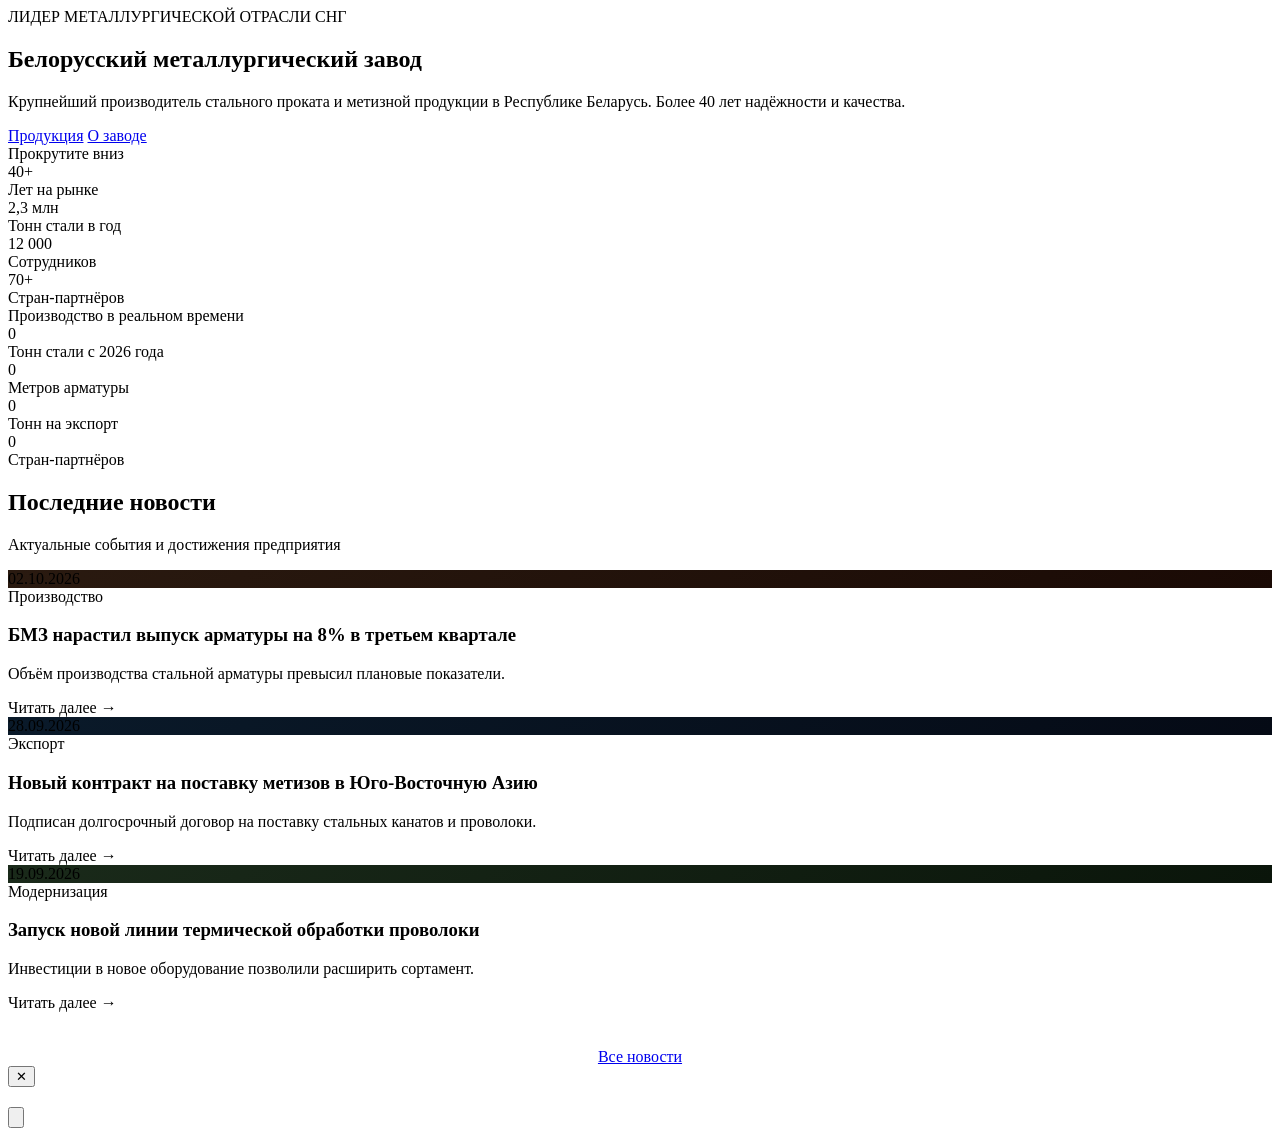
==== index.html @ 61ef8737 "Add files via upload" ====
<!DOCTYPE html>
<html lang="ru">
<head>
<meta charset="UTF-8">
<meta name="viewport" content="width=device-width, initial-scale=1.0">
<title>ОАО «БМЗ» — Белорусский металлургический завод</title>
<link rel="icon" type="image/png" href="images/bmz-logo.png">
<link rel="shortcut icon" href="images/bmz-logo.png">
<link rel="stylesheet" href="css/main.css">
<link rel="stylesheet" href="css/responsive.css">
</head>
<body data-page="home">

<div class="scroll-progress" id="scrollProgress"></div>
<div class="preloader"><div class="preloader-spinner"></div></div>

<header class="hdr" id="hdr"></header>

<section class="hero">
<div class="hero-bg"></div>
<div class="hero-ov"></div>
<div class="hero-c">
<div class="hero-tag">ЛИДЕР МЕТАЛЛУРГИЧЕСКОЙ ОТРАСЛИ СНГ</div>
<h1>Белорусский металлургический <span>завод</span></h1>
<p class="hero-desc">Крупнейший производитель стального проката и метизной продукции в Республике Беларусь. Более 40 лет надёжности и качества.</p>
<div class="hero-btns">
<a class="btn btn-p" href="catalog.html">Продукция</a>
<a class="btn btn-o" href="about.html">О заводе</a>
</div>
</div>
<div class="scroll-hint">Прокрутите вниз</div>
</section>

<section class="sec">
<div class="container">
<div class="stats reveal">
<div class="stat"><div class="stat-n">40+</div><div class="stat-l">Лет на рынке</div></div>
<div class="stat"><div class="stat-n">2,3 млн</div><div class="stat-l">Тонн стали в год</div></div>
<div class="stat"><div class="stat-n">12 000</div><div class="stat-l">Сотрудников</div></div>
<div class="stat"><div class="stat-n">70+</div><div class="stat-l">Стран-партнёров</div></div>
</div>
</div>
</section>

<section class="sec sec-alt">
<div class="container">
<div class="live-counter reveal">
<div class="counter-header">
<div class="live-dot"></div>
<span>Производство в реальном времени</span>
</div>
<div class="counter-grid">
<div class="counter-item">
<div class="counter-value" id="counterSteel">0</div>
<div class="counter-label">Тонн стали с 2026 года</div>
</div>
<div class="counter-item">
<div class="counter-value" id="counterRebar">0</div>
<div class="counter-label">Метров арматуры</div>
</div>
<div class="counter-item">
<div class="counter-value" id="counterExport">0</div>
<div class="counter-label">Тонн на экспорт</div>
</div>
<div class="counter-item">
<div class="counter-value" id="counterCountries">0</div>
<div class="counter-label">Стран-партнёров</div>
</div>
</div>
</div>
</div>
</section>

<section class="sec">
<div class="container">
<div class="sec-title reveal">
<h2>Последние <span>новости</span></h2>
<div class="line"></div>
<p>Актуальные события и достижения предприятия</p>
</div>
<div class="news-grid">
<div class="news-card reveal" onclick="openNewsModal(1)">
<div class="news-img" style="background:linear-gradient(135deg,#2a1a10,#1a0a05)"><div class="news-date">02.10.2026</div></div>
<div class="news-body"><div class="news-cat">Производство</div><h3>БМЗ нарастил выпуск арматуры на 8% в третьем квартале</h3><p>Объём производства стальной арматуры превысил плановые показатели.</p><div class="news-read">Читать далее →</div></div>
</div>
<div class="news-card reveal" onclick="openNewsModal(2)">
<div class="news-img" style="background:linear-gradient(135deg,#0a1a2a,#050a15)"><div class="news-date">28.09.2026</div></div>
<div class="news-body"><div class="news-cat">Экспорт</div><h3>Новый контракт на поставку метизов в Юго-Восточную Азию</h3><p>Подписан долгосрочный договор на поставку стальных канатов и проволоки.</p><div class="news-read">Читать далее →</div></div>
</div>
<div class="news-card reveal" onclick="openNewsModal(3)">
<div class="news-img" style="background:linear-gradient(135deg,#1a2a1a,#0a150a)"><div class="news-date">19.09.2026</div></div>
<div class="news-body"><div class="news-cat">Модернизация</div><h3>Запуск новой линии термической обработки проволоки</h3><p>Инвестиции в новое оборудование позволили расширить сортамент.</p><div class="news-read">Читать далее →</div></div>
</div>
</div>
<div style="text-align:center;margin-top:36px"><a class="btn btn-o btn-sm" href="news.html">Все новости</a></div>
</div>
</section>

<div class="news-modal" id="newsModal" onclick="if(event.target===this)closeNewsModal()">
<div class="news-modal-content">
<button class="news-modal-close" onclick="closeNewsModal()">✕</button>
<div class="news-modal-img" id="newsModalImg"></div>
<div class="news-modal-body">
<div class="news-modal-cat" id="newsModalCat"></div>
<div class="news-modal-date" id="newsModalDate"></div>
<h2 id="newsModalTitle"></h2>
<div class="text" id="newsModalText"></div>
</div>
</div>
</div>

<button class="back-top" id="backTop" onclick="scrollToTop()">
<svg viewBox="0 0 24 24" fill="none" stroke="currentColor" stroke-width="2.5"><path d="M18 15l-6-6-6 6"/></svg>
</button>

<footer class="ftr" id="footer"></footer>

<script src="js/main.js"></script>
<script src="js/search.js"></script>
</body>
</html>
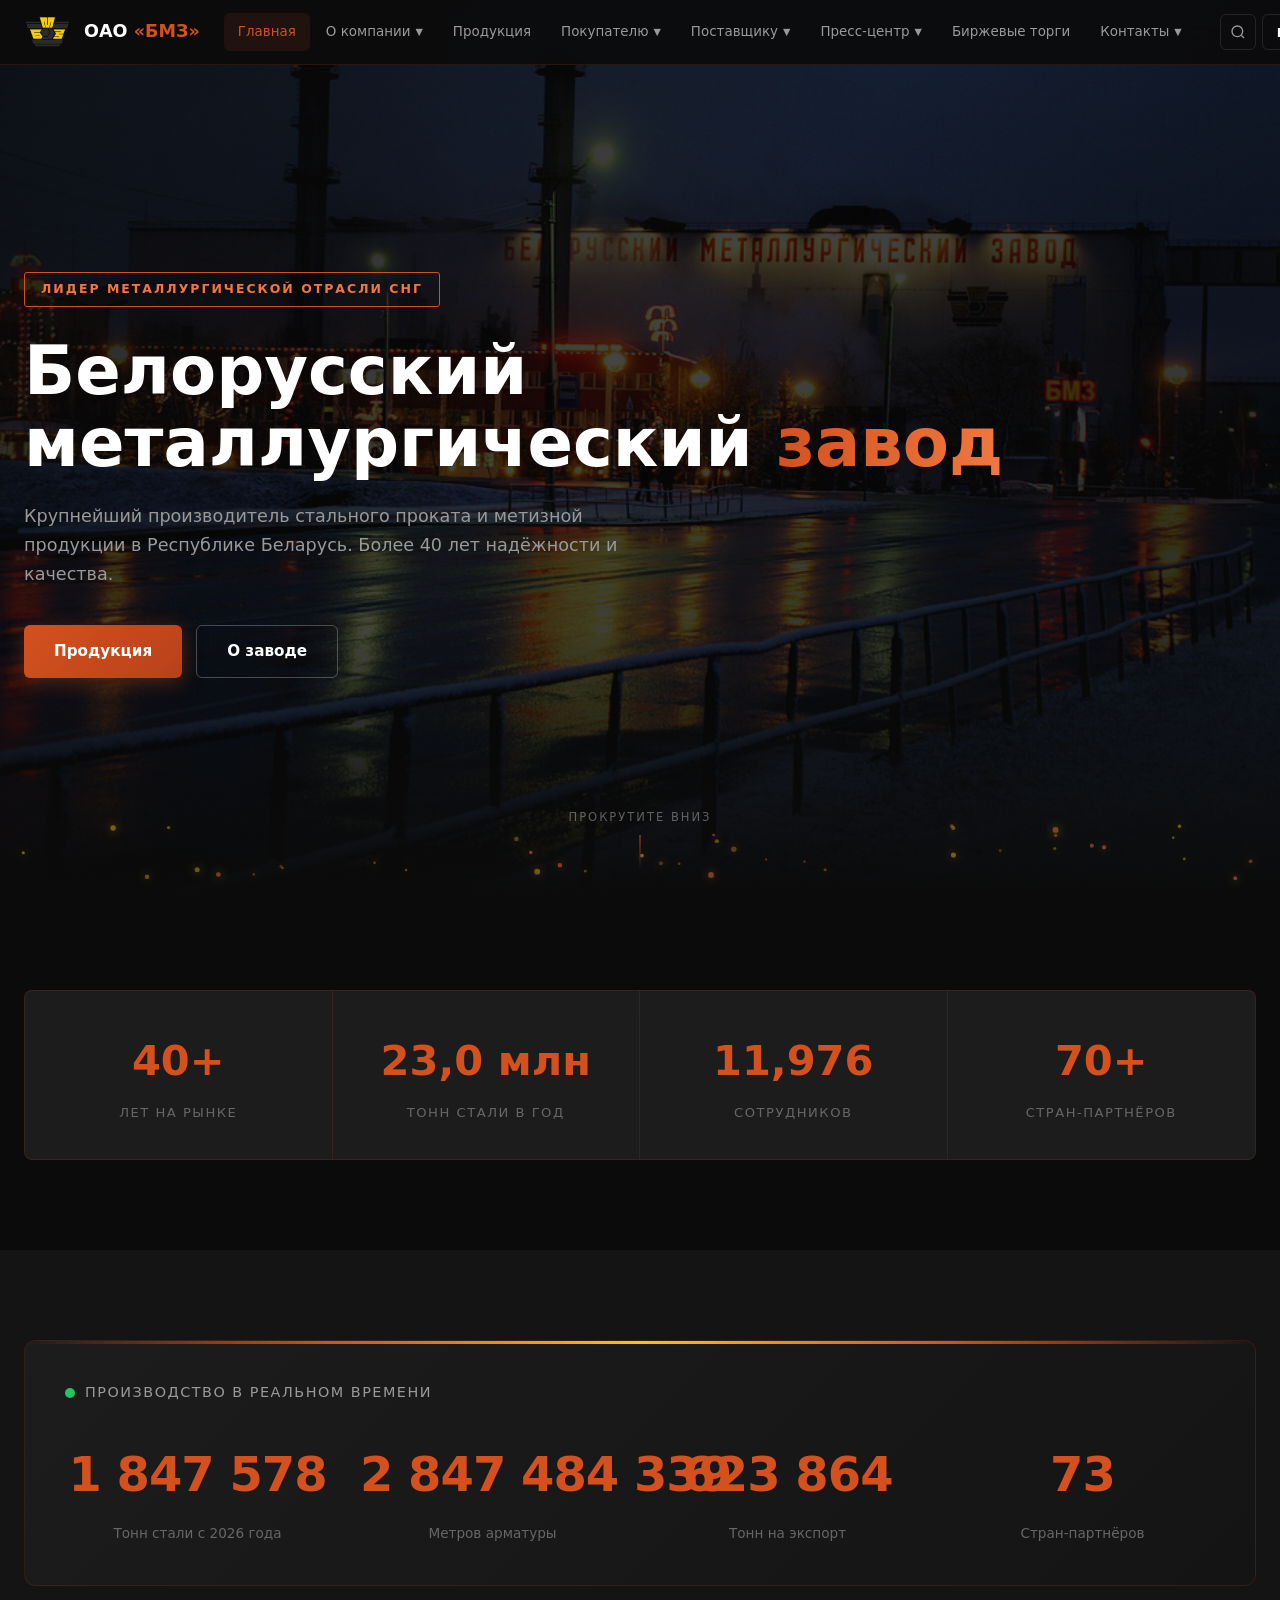
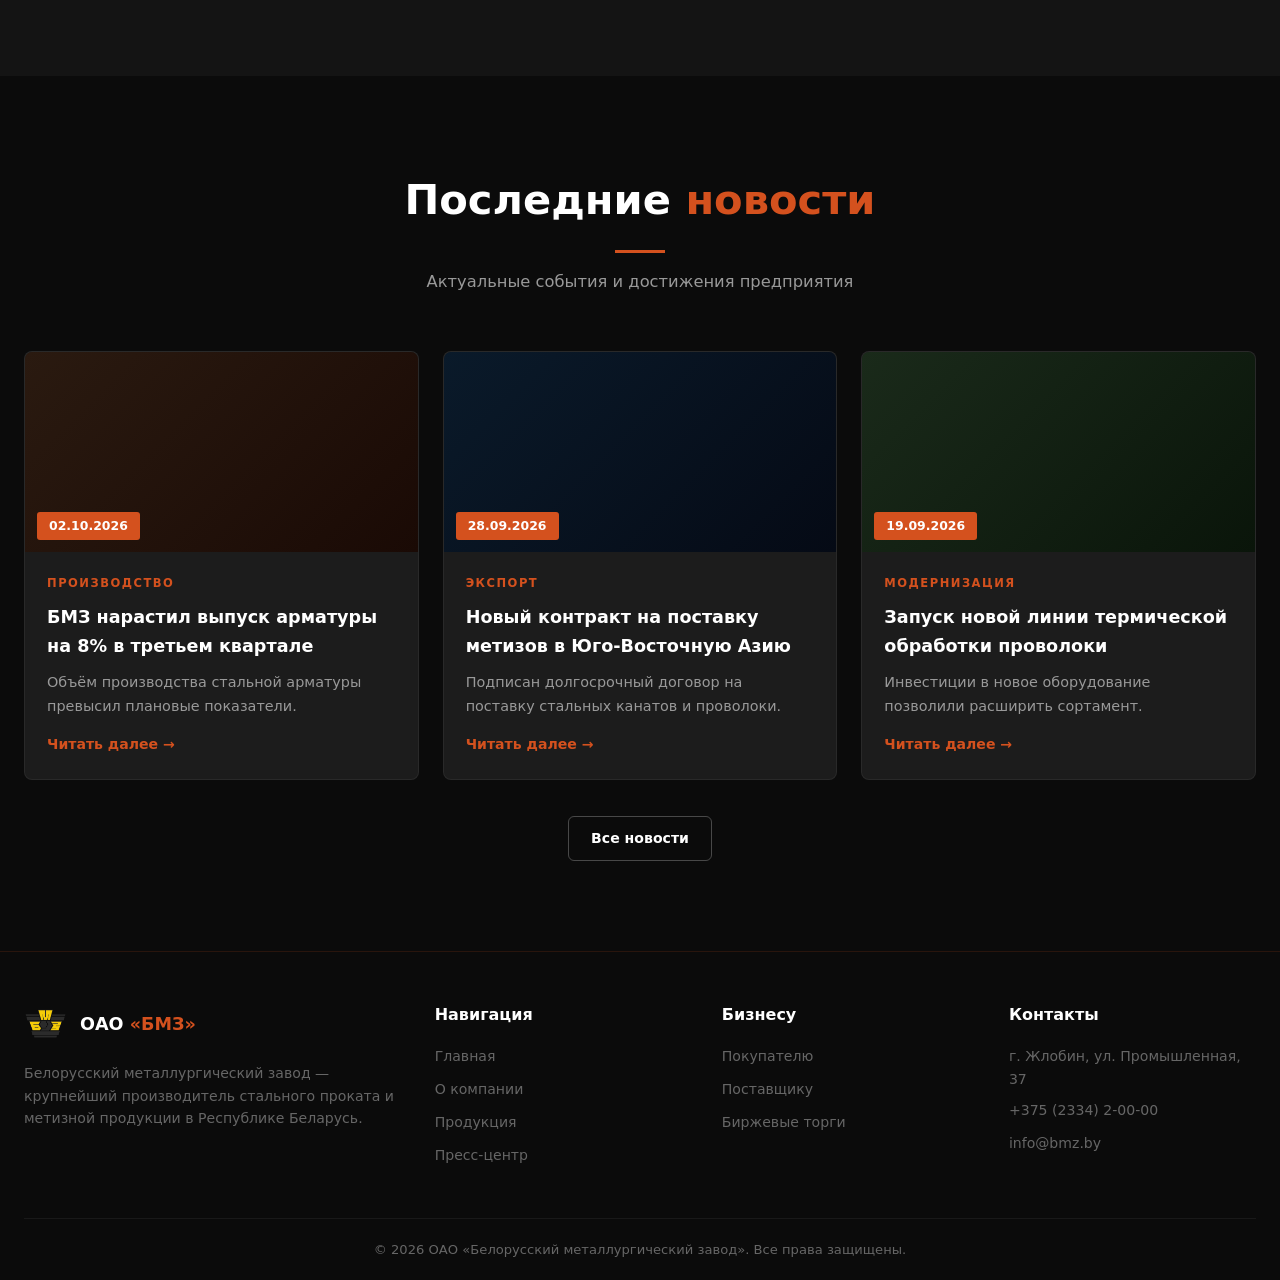
==== commit 157dd805: "Add files via upload" ====
--- a/index.html
+++ b/index.html
@@ -14,7 +14,13 @@
 <div class="scroll-progress" id="scrollProgress"></div>
 <div class="preloader"><div class="preloader-spinner"></div></div>
 
-<header class="hdr" id="hdr"></header>
+<header class="hdr" id="hdr">
+<div class="burger-menu" id="burgerMenu" onclick="toggleMobileMenu()">
+    <span></span>
+    <span></span>
+    <span></span>
+</div>
+</header>
 
 <section class="hero">
 <div class="hero-bg"></div>
--- a/css/main.css
+++ b/css/main.css
@@ -0,0 +1,472 @@
+*{margin:0;padding:0;box-sizing:border-box}
+:root{
+--pr:#d4511e;--pr-d:#b8411a;--pr-l:#f07840;--yl:#f5c518;
+--bg:#0b0b0b;--bg2:#141414;--bg3:#1c1c1c;--bg4:#252525;--bg5:#2e2e2e;
+--tx:#d8d8d8;--tx2:#999;--tx3:#666;--tx4:#444;
+--wh:#fff;--brd:rgba(212,81,30,.15);--brd2:rgba(255,255,255,.06);
+--rad:6px;--rad2:10px;--max:1360px;
+--shadow:0 12px 40px rgba(0,0,0,.5);--shadow-sm:0 4px 12px rgba(0,0,0,.3);
+}
+html{scroll-behavior:smooth}
+body{font-family:'Segoe UI',system-ui,-apple-system,sans-serif;background:var(--bg);color:var(--tx);line-height:1.65;overflow-x:hidden}
+a{color:inherit;text-decoration:none}
+img{max-width:100%;display:block}
+ul{list-style:none}
+.container{max-width:var(--max);margin:0 auto;padding:0 24px}
+
+/* PRELOADER */
+.preloader{position:fixed;inset:0;background:var(--bg);z-index:9999;display:flex;align-items:center;justify-content:center;transition:opacity .5s,visibility .5s}
+.preloader.hidden{opacity:0;visibility:hidden}
+.preloader-spinner{width:50px;height:50px;border:3px solid var(--brd);border-top-color:var(--pr);border-radius:50%;animation:spin 1s linear infinite}
+@keyframes spin{to{transform:rotate(360deg)}}
+
+/* HEADER */
+.hdr{position:fixed;top:0;left:0;right:0;z-index:1000;background:rgba(11,11,11,.92);backdrop-filter:blur(18px);-webkit-backdrop-filter:blur(18px);border-bottom:1px solid var(--brd);transition:background .3s,border-color .3s}
+.hdr.solid{background:rgba(11,11,11,.98);border-bottom-color:rgba(212,81,30,.25)}
+.hdr-in{display:flex;align-items:center;justify-content:space-between;height:64px;max-width:var(--max);margin:0 auto;padding:0 24px;gap:16px}
+.logo{display:flex;align-items:center;gap:12px;font-weight:700;font-size:1.15rem;color:var(--wh);cursor:pointer;flex-shrink:0}
+.logo-svg{width:48px;height:48px;object-fit:contain}
+.logo-text{font-weight:700;font-size:1.1rem;color:var(--wh)}
+.logo-text em{font-style:normal;color:var(--pr)}
+
+/* NAV */
+.nav-bar{flex:1;display:flex;align-items:center;gap:2px;padding:0 8px;position:relative}
+.nav-item{position:relative}
+.nav-link{padding:8px 14px;font-size:.84rem;font-weight:500;color:var(--tx2);border-radius:var(--rad);transition:all .2s;white-space:nowrap;display:flex;align-items:center;gap:5px;cursor:pointer}
+.nav-link:hover,.nav-link.active{color:var(--wh);background:rgba(255,255,255,.05)}
+.nav-link.active{color:var(--pr);background:rgba(212,81,30,.1)}
+.nav-link .arrow{font-size:.6rem;transition:transform .2s}
+.nav-item:hover .arrow{transform:rotate(180deg)}
+.nav-dropdown{position:absolute;top:calc(100% + 8px);left:0;min-width:280px;background:var(--bg3);border:1px solid var(--brd);border-radius:8px;box-shadow:var(--shadow);opacity:0;visibility:hidden;transform:translateY(-8px);transition:all .2s;z-index:100;overflow:hidden}
+.nav-item:hover .nav-dropdown{opacity:1;visibility:visible;transform:translateY(0)}
+.nav-dropdown a{display:block;padding:12px 18px;color:var(--tx);font-size:.88rem;border-bottom:1px solid var(--brd2);transition:all .15s}
+.nav-dropdown a:hover{background:rgba(212,81,30,.1);color:var(--pr);padding-left:22px}
+.nav-dropdown a:last-child{border-bottom:none}
+
+/* HEADER ACTIONS */
+.hdr-acts{display:flex;align-items:center;gap:6px;flex-shrink:0}
+.hdr-btn{height:36px;border:1px solid rgba(255,255,255,.1);background:transparent;border-radius:var(--rad);color:var(--tx2);cursor:pointer;display:flex;align-items:center;justify-content:center;transition:all .2s;font-family:inherit}
+.hdr-btn:hover{border-color:var(--pr);color:var(--pr)}
+.hdr-btn svg{width:16px;height:16px}
+.search-btn{width:36px;padding:0}
+.lang-sw{font-size:.78rem;font-weight:700;letter-spacing:.5px;padding:0 14px;gap:4px}
+.lang-sw .cur{color:var(--wh)}.lang-sw .alt{color:var(--tx3)}
+
+/* SEARCH */
+.search-dropdown{position:absolute;top:calc(100% + 8px);right:0;width:360px;max-width:90vw;background:var(--bg3);border:1px solid var(--brd);border-radius:8px;box-shadow:var(--shadow);display:none;z-index:1001;overflow:hidden}
+.search-dropdown.open{display:block}
+.search-dropdown-header{padding:14px 18px 10px;font-size:.72rem;color:var(--tx3);text-transform:uppercase;letter-spacing:1.5px;font-weight:600;border-bottom:1px solid var(--brd2)}
+.search-inline-wrap{padding:0 14px 12px;display:flex}
+.search-inline-wrap input{flex:1;height:36px;padding:0 14px;background:var(--bg);border:1px solid rgba(255,255,255,.1);border-right:none;border-radius:var(--rad) 0 0 var(--rad);color:var(--wh);font-size:.88rem;outline:none;font-family:inherit}
+.search-inline-wrap input::placeholder{color:var(--tx3)}
+.search-inline-wrap input:focus{border-color:var(--pr)}
+.search-inline-wrap button{height:36px;width:36px;background:var(--pr);border:1px solid var(--pr);border-radius:0 var(--rad) var(--rad) 0;color:var(--wh);cursor:pointer;display:flex;align-items:center;justify-content:center;flex-shrink:0}
+.search-results{max-height:320px;overflow-y:auto}
+.search-results a{display:block;padding:12px 18px;color:var(--tx);transition:background .15s;border-bottom:1px solid var(--brd2)}
+.search-results a:hover{background:rgba(212,81,30,.08);color:var(--pr)}
+.search-results .sr-page{font-size:.7rem;color:var(--tx3);text-transform:uppercase;letter-spacing:1px;margin-bottom:2px}
+.search-results .sr-title{font-weight:600;color:var(--wh);font-size:.9rem}
+.search-empty{padding:28px 18px;color:var(--tx3);text-align:center}
+.search-wrap{position:relative}
+
+/* HERO */
+.hero{position:relative;min-height:100vh;display:flex;align-items:center;overflow:hidden}
+.hero-bg{position:absolute;inset:0;background:url('../images/bmz.png') center/cover no-repeat;filter:brightness(.5) contrast(1.1) saturate(1.05);transform:scale(1.05);animation:heroZoom 25s ease-in-out infinite alternate}
+@keyframes heroZoom{from{transform:scale(1.05)}to{transform:scale(1.12)}}
+.hero-ov{position:absolute;inset:0;background:linear-gradient(135deg,rgba(11,11,11,.85) 0%,rgba(11,11,11,.5) 45%,rgba(11,11,11,.75) 100%)}
+.hero-ov::after{content:'';position:absolute;inset:0;background:linear-gradient(to top,var(--bg) 0%,transparent 30%)}
+.hero-c{position:relative;z-index:2;max-width:var(--max);margin:0 auto;padding:130px 24px 80px;width:100%}
+.hero-tag{display:inline-block;padding:6px 16px;border:1px solid var(--pr);border-radius:3px;color:var(--pr-l);font-size:.78rem;letter-spacing:2px;text-transform:uppercase;font-weight:600;margin-bottom:28px}
+.hero h1{font-size:clamp(2.2rem,5.5vw,4.2rem);font-weight:800;color:var(--wh);line-height:1.08;margin-bottom:22px}
+.hero h1 span{background:linear-gradient(90deg,var(--pr),var(--pr-l));-webkit-background-clip:text;-webkit-text-fill-color:transparent;background-clip:text}
+.hero-desc{font-size:1.1rem;color:var(--tx2);max-width:620px;margin-bottom:36px}
+.hero-btns{display:flex;gap:14px;flex-wrap:wrap}
+.scroll-hint{position:absolute;bottom:30px;left:50%;transform:translateX(-50%);z-index:3;color:rgba(255,255,255,.35);font-size:.72rem;letter-spacing:2px;text-transform:uppercase;display:flex;flex-direction:column;align-items:center;gap:8px}
+.scroll-hint::after{content:'';width:1px;height:35px;background:linear-gradient(to bottom,var(--pr),transparent);animation:scrollP 2s ease-in-out infinite}
+@keyframes scrollP{0%,100%{opacity:.3;transform:scaleY(.5)}50%{opacity:1;transform:scaleY(1)}}
+
+/* PAGE HERO */
+.page-hero{position:relative;padding:140px 0 60px;background:linear-gradient(135deg,var(--bg2),var(--bg));border-bottom:1px solid var(--brd)}
+.page-hero::before{content:'';position:absolute;inset:0;background:radial-gradient(circle at 20% 50%,rgba(212,81,30,.15),transparent 50%)}
+.page-hero-inner{position:relative;z-index:1;max-width:var(--max);margin:0 auto;padding:0 24px}
+.breadcrumbs{display:flex;align-items:center;gap:8px;font-size:.85rem;color:var(--tx3);margin-bottom:16px;flex-wrap:wrap}
+.breadcrumbs a{color:var(--tx2);transition:color .2s}
+.breadcrumbs a:hover{color:var(--pr)}
+.breadcrumbs .sep{color:var(--tx3)}
+.breadcrumbs .current{color:var(--pr)}
+.page-hero h1{font-size:clamp(1.8rem,4vw,3rem);font-weight:800;color:var(--wh);margin-bottom:12px}
+.page-hero h1 span{color:var(--pr)}
+.page-hero p{color:var(--tx2);font-size:1.05rem;max-width:720px}
+
+/* BUTTONS */
+.btn{display:inline-flex;align-items:center;gap:8px;padding:13px 30px;border-radius:var(--rad);font-weight:600;font-size:.95rem;cursor:pointer;transition:all .25s;border:none}
+.btn-p{background:linear-gradient(135deg,var(--pr),var(--pr-d));color:var(--wh);box-shadow:0 4px 20px rgba(212,81,30,.35)}
+.btn-p:hover{transform:translateY(-2px);box-shadow:0 8px 28px rgba(212,81,30,.5)}
+.btn-o{background:transparent;color:var(--wh);border:1.5px solid rgba(255,255,255,.25)}
+.btn-o:hover{border-color:var(--pr);color:var(--pr)}
+.btn-sm{padding:10px 22px;font-size:.88rem}
+.btn-yl{background:var(--yl);color:#1a1a1a}
+.btn-yl:hover{background:#ffe033;transform:translateY(-2px)}
+
+/* SECTIONS */
+.sec{padding:90px 0}.sec-alt{background:var(--bg2)}
+.sec-title{text-align:center;margin-bottom:55px}
+.sec-title h2{font-size:clamp(1.8rem,3.5vw,2.6rem);font-weight:700;color:var(--wh);margin-bottom:12px}
+.sec-title h2 span{color:var(--pr)}
+.sec-title .line{width:50px;height:3px;background:var(--pr);margin:16px auto}
+.sec-title p{color:var(--tx2);max-width:640px;margin:0 auto;font-size:1.02rem}
+
+/* STATS */
+.stats{display:grid;grid-template-columns:repeat(4,1fr);border:1px solid var(--brd);border-radius:8px;overflow:hidden;background:var(--bg3)}
+.stat{padding:36px 24px;text-align:center;border-right:1px solid var(--brd)}
+.stat:last-child{border-right:none}
+.stat-n{font-size:2.6rem;font-weight:800;color:var(--pr);margin-bottom:6px}
+.stat-l{font-size:.82rem;color:var(--tx3);text-transform:uppercase;letter-spacing:1.5px}
+
+/* LIVE COUNTER */
+.live-counter{background:linear-gradient(135deg,var(--bg3),var(--bg2));border:1px solid var(--brd);border-radius:12px;padding:40px;position:relative;overflow:hidden}
+.live-counter::before{content:'';position:absolute;top:0;left:0;right:0;height:3px;background:linear-gradient(90deg,transparent,var(--pr),var(--yl),var(--pr),transparent);animation:liveLine 3s linear infinite}
+@keyframes liveLine{0%{transform:translateX(-100%)}100%{transform:translateX(100%)}}
+.counter-header{display:flex;align-items:center;gap:10px;margin-bottom:30px;color:var(--tx2);font-size:.9rem;text-transform:uppercase;letter-spacing:1.5px}
+.live-dot{width:10px;height:10px;background:#22c55e;border-radius:50%;animation:pulse 2s ease-in-out infinite}
+@keyframes pulse{0%,100%{box-shadow:0 0 0 0 rgba(34,197,94,0.7)}50%{box-shadow:0 0 0 10px rgba(34,197,94,0)}}
+.counter-grid{display:grid;grid-template-columns:repeat(auto-fit,minmax(200px,1fr));gap:30px}
+.counter-item{text-align:center}
+.counter-value{font-size:3rem;font-weight:800;color:var(--pr);letter-spacing:-1px;font-variant-numeric:tabular-nums}
+.counter-label{color:var(--tx3);font-size:.85rem;margin-top:8px}
+
+/* NEWS */
+.news-grid{display:grid;grid-template-columns:repeat(3,1fr);gap:24px}
+.news-card{background:var(--bg3);border:1px solid var(--brd2);border-radius:8px;overflow:hidden;transition:all .3s;cursor:pointer;position:relative}
+.news-card:hover{border-color:var(--pr);transform:translateY(-4px);box-shadow:var(--shadow-sm)}
+.news-img{height:200px;position:relative;overflow:hidden}
+.news-date{position:absolute;bottom:12px;left:12px;background:var(--pr);color:var(--wh);padding:4px 12px;border-radius:3px;font-size:.78rem;font-weight:600}
+.news-body{padding:22px}
+.news-cat{font-size:.72rem;color:var(--pr);text-transform:uppercase;letter-spacing:1.5px;font-weight:600;margin-bottom:10px}
+.news-body h3{font-size:1.1rem;color:var(--wh);margin-bottom:10px}
+.news-body p{font-size:.9rem;color:var(--tx2)}
+.news-read{display:inline-flex;align-items:center;gap:6px;margin-top:14px;color:var(--pr);font-size:.88rem;font-weight:600}
+
+/* NEWS MODAL */
+.news-modal{position:fixed;inset:0;z-index:2000;background:rgba(0,0,0,.85);backdrop-filter:blur(8px);display:none;align-items:center;justify-content:center;padding:20px;overflow-y:auto}
+.news-modal.open{display:flex}
+.news-modal-content{background:var(--bg3);border:1px solid var(--brd);border-radius:10px;max-width:720px;width:100%;max-height:90vh;overflow-y:auto;position:relative;animation:modalIn .3s}
+@keyframes modalIn{from{opacity:0;transform:translateY(20px)}to{opacity:1;transform:translateY(0)}}
+.news-modal-close{position:absolute;top:16px;right:16px;width:36px;height:36px;background:rgba(0,0,0,.5);border:1px solid rgba(255,255,255,.1);border-radius:50%;color:var(--wh);cursor:pointer;display:flex;align-items:center;justify-content:center;font-size:1.2rem;z-index:2}
+.news-modal-close:hover{background:var(--pr)}
+.news-modal-img{width:100%;height:280px;border-radius:10px 10px 0 0}
+.news-modal-body{padding:32px}
+.news-modal-cat{font-size:.75rem;color:var(--pr);text-transform:uppercase;letter-spacing:2px;font-weight:600;margin-bottom:12px}
+.news-modal-date{font-size:.85rem;color:var(--tx3);margin-bottom:16px}
+.news-modal-body h2{font-size:1.6rem;color:var(--wh);margin-bottom:20px}
+.news-modal-body .text{color:var(--tx);font-size:1rem;line-height:1.8}
+.news-modal-body .text p{margin-bottom:14px}
+
+/* ABOUT */
+.about-hero{height:360px;background:linear-gradient(135deg,var(--bg3),var(--bg));border-radius:10px;display:flex;align-items:center;justify-content:center;position:relative;overflow:hidden;border:1px solid var(--brd);margin-bottom:50px}
+.about-hero::before{content:'';position:absolute;inset:0;background:radial-gradient(circle at 30% 50%,rgba(212,81,30,.2),transparent 60%)}
+.about-hero .big{font-size:8rem;font-weight:900;background:linear-gradient(135deg,var(--pr),var(--pr-l));-webkit-background-clip:text;-webkit-text-fill-color:transparent;background-clip:text;position:relative;z-index:1}
+.about-hero .sub{position:relative;z-index:1;color:var(--wh);font-size:1.3rem;margin-top:10px;letter-spacing:2px;text-transform:uppercase}
+.about-hero-inner{display:flex;flex-direction:column;align-items:center}
+.about-cols{display:grid;grid-template-columns:1fr 1fr;gap:50px;margin-bottom:50px}
+.about-cols h3{font-size:1.5rem;color:var(--wh);margin-bottom:16px}
+.about-cols p{color:var(--tx2);margin-bottom:14px}
+.feat-grid{display:grid;grid-template-columns:repeat(auto-fit,minmax(250px,1fr));gap:20px;margin-top:40px}
+.feat{padding:28px 22px;background:var(--bg3);border-radius:var(--rad);border-left:3px solid var(--pr);transition:transform .3s}
+.feat:hover{transform:translateX(5px)}
+.feat h4{color:var(--wh);margin-bottom:8px}
+.feat p{color:var(--tx2);font-size:.9rem;margin:0}
+.feat-ico{width:36px;height:36px;color:var(--pr);margin-bottom:14px}
+.feat-ico svg{width:100%;height:100%}
+
+/* PRODUCTS */
+.prod-grid{display:grid;grid-template-columns:repeat(auto-fit,minmax(280px,1fr));gap:24px}
+.prod-card{background:var(--bg3);border:1px solid var(--brd2);border-radius:8px;overflow:hidden;transition:all .3s;position:relative}
+.prod-card:hover{border-color:var(--pr);transform:translateY(-5px)}
+.prod-img{height:180px;background:var(--bg4)}
+.prod-img svg{width:100%;height:100%}
+.prod-card-body{padding:24px}
+.prod-card h3{font-size:1.2rem;color:var(--wh);margin-bottom:10px}
+.prod-card p{color:var(--tx2);font-size:.92rem;margin-bottom:14px}
+.prod-card ul li{padding:6px 0 6px 18px;color:var(--tx2);font-size:.88rem;border-bottom:1px solid var(--brd2);position:relative}
+.prod-card ul li::before{content:'';position:absolute;left:0;top:14px;width:7px;height:2px;background:var(--pr)}
+
+/* CATALOG FILTERS */
+.catalog-filters{display:flex;gap:8px;margin-bottom:30px;flex-wrap:wrap;justify-content:center}
+.catalog-filter{padding:10px 22px;border:1px solid rgba(255,255,255,.1);border-radius:var(--rad);color:var(--tx2);cursor:pointer;font-size:.88rem;transition:all .2s;background:transparent;font-family:inherit;font-weight:500}
+.catalog-filter.active,.catalog-filter:hover{border-color:var(--pr);color:var(--pr);background:rgba(212,81,30,.08)}
+.prod-card.hidden{display:none}
+.prod-card.fade-in{animation:fadeIn .4s ease}
+@keyframes fadeIn{from{opacity:0;transform:scale(.95)}to{opacity:1;transform:scale(1)}}
+
+/* INFO BLOCKS */
+.info-blocks{display:grid;grid-template-columns:repeat(auto-fit,minmax(320px,1fr));gap:24px}
+.info-block{background:var(--bg3);border:1px solid var(--brd2);border-radius:8px;padding:32px 28px;transition:all .3s;position:relative}
+.info-block:hover{border-color:var(--pr);transform:translateY(-3px)}
+.info-block h3{color:var(--wh);font-size:1.2rem;margin-bottom:16px;padding-bottom:12px;border-bottom:1px solid var(--brd)}
+.info-block p,.info-block li{color:var(--tx2);font-size:.93rem;margin-bottom:10px}
+.info-block ul li{padding-left:16px;position:relative}
+.info-block ul li::before{content:'—';position:absolute;left:0;color:var(--pr)}
+
+/* PRESS */
+.press-tabs{display:flex;gap:8px;margin-bottom:30px;flex-wrap:wrap;justify-content:center}
+.press-tab{padding:10px 22px;border:1px solid rgba(255,255,255,.1);border-radius:var(--rad);color:var(--tx2);cursor:pointer;font-size:.88rem;transition:all .2s;background:transparent;font-family:inherit;font-weight:500}
+.press-tab.active,.press-tab:hover{border-color:var(--pr);color:var(--pr);background:rgba(212,81,30,.08)}
+.press-list{display:flex;flex-direction:column;gap:16px}
+.press-item{display:flex;gap:24px;padding:24px;background:var(--bg3);border-radius:8px;border:1px solid var(--brd2);transition:all .3s;cursor:pointer}
+.press-item:hover{border-color:var(--pr)}
+.press-item-date{flex-shrink:0;width:70px;text-align:center}
+.press-item-date .day{font-size:2rem;font-weight:800;color:var(--pr);line-height:1}
+.press-item-date .mon{font-size:.78rem;color:var(--tx3);text-transform:uppercase;letter-spacing:1px}
+.press-item h4{color:var(--wh);font-size:1.05rem;margin-bottom:8px}
+.press-item p{color:var(--tx2);font-size:.9rem}
+.press-item .item-type{font-size:.72rem;color:var(--pr);text-transform:uppercase;letter-spacing:1px;font-weight:600;margin-bottom:6px}
+
+/* GALLERY */
+.gallery-grid{display:grid;grid-template-columns:repeat(auto-fit,minmax(220px,1fr));gap:16px;margin-top:20px}
+.gallery-item{height:200px;border-radius:8px;overflow:hidden;position:relative;cursor:pointer;border:1px solid var(--brd2);transition:all .3s}
+.gallery-item:hover{transform:scale(1.03);border-color:var(--pr)}
+.gallery-item-label{position:absolute;bottom:0;left:0;right:0;padding:10px 14px;background:linear-gradient(to top,rgba(0,0,0,.8),transparent);color:var(--wh);font-size:.85rem}
+
+/* NEWSPAPER */
+.newspaper-grid{display:grid;grid-template-columns:repeat(auto-fit,minmax(280px,1fr));gap:24px;margin-top:20px}
+.newspaper-card{background:var(--bg3);border:1px solid var(--brd2);border-radius:8px;overflow:hidden;transition:all .3s;cursor:pointer}
+.newspaper-card:hover{border-color:var(--pr);transform:translateY(-4px)}
+.newspaper-cover{height:260px;display:flex;align-items:center;justify-content:center}
+.newspaper-cover-text{color:var(--yl);font-size:1.4rem;font-weight:800;text-align:center;padding:20px}
+.newspaper-cover-text small{display:block;color:var(--tx2);font-size:.75rem;font-weight:400;margin-top:8px;letter-spacing:2px;text-transform:uppercase}
+.newspaper-body{padding:20px}
+.newspaper-body h4{color:var(--wh);font-size:1.05rem;margin-bottom:8px}
+.newspaper-body p{color:var(--tx2);font-size:.88rem}
+
+/* CAREER */
+.vac-grid{display:grid;grid-template-columns:repeat(auto-fit,minmax(320px,1fr));gap:20px}
+.vac{background:var(--bg3);padding:28px;border-radius:8px;border:1px solid var(--brd2);transition:all .3s}
+.vac:hover{border-color:var(--pr);transform:translateY(-3px)}
+.vac-tag{display:inline-block;padding:3px 10px;background:rgba(212,81,30,.12);color:var(--pr-l);border-radius:3px;font-size:.72rem;letter-spacing:1px;text-transform:uppercase;font-weight:600;margin-bottom:14px}
+.vac h4{color:var(--wh);font-size:1.15rem;margin-bottom:10px}
+.vac-meta{display:flex;gap:16px;color:var(--tx3);font-size:.85rem;margin-bottom:12px;flex-wrap:wrap}
+.vac p{color:var(--tx2);font-size:.9rem;margin-bottom:16px}
+
+/* TIMELINE */
+.tl{position:relative;max-width:800px;margin:0 auto}
+.tl::before{content:'';position:absolute;left:50%;top:0;bottom:0;width:2px;background:linear-gradient(to bottom,var(--pr),transparent);transform:translateX(-50%)}
+.tl-item{position:relative;width:50%;padding:16px 36px;margin-bottom:24px}
+.tl-item:nth-child(odd){left:0;text-align:right}
+.tl-item:nth-child(even){left:50%}
+.tl-item::before{content:'';position:absolute;top:24px;width:12px;height:12px;background:var(--pr);border-radius:50%;border:3px solid var(--bg);box-shadow:0 0 12px var(--pr)}
+.tl-item:nth-child(odd)::before{right:-6px}
+.tl-item:nth-child(even)::before{left:-6px}
+.tl-yr{font-size:1.6rem;font-weight:700;color:var(--pr);margin-bottom:6px}
+.tl-box{background:var(--bg3);padding:18px;border-radius:var(--rad);border-left:3px solid var(--pr)}
+.tl-item:nth-child(odd) .tl-box{border-left:none;border-right:3px solid var(--pr)}
+.tl-box h4{color:var(--wh);margin-bottom:6px}
+.tl-box p{color:var(--tx2);font-size:.9rem}
+
+/* CONTACTS */
+.contact-grid{display:grid;grid-template-columns:1fr 1fr;gap:40px}
+.map-wrap{border-radius:8px;overflow:hidden;border:1px solid var(--brd);height:420px;background:var(--bg3)}
+#map{width:100%;height:100%}
+.route-btn{display:inline-flex;align-items:center;gap:8px;margin-top:16px;padding:12px 24px;background:var(--yl);color:#1a1a1a;border:none;border-radius:var(--rad);font-weight:700;font-size:.95rem;cursor:pointer;transition:all .2s}
+.route-btn:hover{background:#ffe033;transform:translateY(-2px)}
+.route-btn svg{width:18px;height:18px}
+.route-btn:disabled{opacity:.5;cursor:not-allowed;transform:none}
+.route-status{margin-top:12px;padding:12px 16px;border-radius:var(--rad);font-size:.9rem;display:none}
+.route-status.show{display:block}
+.route-status.info{background:rgba(59,130,246,.1);border:1px solid rgba(59,130,246,.3);color:#93c5fd}
+.route-status.error{background:rgba(239,68,68,.1);border:1px solid rgba(239,68,68,.3);color:#fca5a5}
+.route-status.success{background:rgba(34,197,94,.1);border:1px solid rgba(34,197,94,.3);color:#86efac}
+.c-info{display:flex;flex-direction:column;gap:20px}
+.c-item{display:flex;gap:16px;padding:18px 0;border-bottom:1px solid var(--brd2)}
+.c-ico{width:42px;height:42px;background:rgba(212,81,30,.12);border-radius:var(--rad);display:flex;align-items:center;justify-content:center;flex-shrink:0;color:var(--pr)}
+.c-ico svg{width:18px;height:18px}
+.c-item h4{color:var(--wh);font-size:.95rem;margin-bottom:4px}
+.c-item p,.c-item a{color:var(--tx2);font-size:.9rem}
+.c-item a:hover{color:var(--pr)}
+.c-form{background:var(--bg3);padding:32px;border-radius:8px;border:1px solid var(--brd2)}
+.c-form h3{color:var(--wh);margin-bottom:22px;font-size:1.3rem}
+.fg{margin-bottom:16px}
+.fg label{display:block;color:var(--tx2);font-size:.85rem;margin-bottom:6px}
+.fg input,.fg textarea,.fg select{width:100%;padding:11px 14px;background:var(--bg);border:1px solid rgba(255,255,255,.08);border-radius:var(--rad);color:var(--wh);font-family:inherit;font-size:.92rem;transition:border .2s}
+.fg input:focus,.fg textarea:focus,.fg select:focus{outline:none;border-color:var(--pr)}
+.fg textarea{resize:vertical;min-height:100px}
+.form-success{padding:16px;background:rgba(34,197,94,.1);border:1px solid rgba(34,197,94,.3);border-radius:var(--rad);color:#86efac;text-align:center;margin-top:16px;display:none}
+.form-success.show{display:block}
+
+/* FOOTER */
+.ftr{background:var(--bg);border-top:1px solid var(--brd);padding:50px 0 20px}
+.ftr-grid{display:grid;grid-template-columns:1.5fr 1fr 1fr 1fr;gap:40px;margin-bottom:40px}
+.ftr-brand{display:flex;align-items:center;gap:12px;margin-bottom:16px;cursor:pointer}
+.ftr-brand img{width:44px;height:44px;object-fit:contain}
+.ftr-brand-name{font-weight:700;font-size:1.1rem;color:var(--wh)}
+.ftr-brand-name em{font-style:normal;color:var(--pr)}
+.ftr-desc{color:var(--tx3);font-size:.88rem;line-height:1.6}
+.ftr-col h4{color:var(--wh);margin-bottom:16px;font-size:1rem}
+.ftr-col a{color:var(--tx3);font-size:.88rem;display:block;margin-bottom:10px;transition:color .2s}
+.ftr-col a:hover{color:var(--pr)}
+.ftr-col p{color:var(--tx3);font-size:.88rem;margin-bottom:8px}
+.ftr-bot{text-align:center;padding-top:20px;border-top:1px solid var(--brd2);color:var(--tx3);font-size:.82rem}
+
+/* SCROLL PROGRESS */
+.scroll-progress{position:fixed;top:0;left:0;height:3px;background:linear-gradient(90deg,var(--pr),var(--pr-l),var(--yl));z-index:1001;width:0%;transition:width 0.1s}
+
+/* SPARKS CANVAS */
+.hero canvas{position:absolute;inset:0;z-index:1;pointer-events:none;opacity:0.6}
+
+/* GLOW EFFECT */
+.prod-card::before,.news-card::before,.info-block::before{content:'';position:absolute;top:0;left:0;right:0;bottom:0;background:radial-gradient(circle at var(--mouse-x,50%) var(--mouse-y,50%),rgba(212,81,30,0.15),transparent 50%);opacity:0;transition:opacity 0.3s;pointer-events:none;z-index:1}
+.prod-card:hover::before,.news-card:hover::before,.info-block:hover::before{opacity:1}
+.prod-card > *,.news-card > *,.info-block > *{position:relative;z-index:2}
+
+/* PRODUCTION CYCLE */
+.production-cycle{display:flex;align-items:center;justify-content:center;gap:0;margin:40px 0;flex-wrap:wrap}
+.cycle-step{background:var(--bg3);border:2px solid var(--brd2);border-radius:12px;padding:24px 20px;text-align:center;cursor:pointer;transition:all .3s;min-width:140px;position:relative}
+.cycle-step:hover,.cycle-step.active{border-color:var(--pr);background:rgba(212,81,30,.08);transform:translateY(-5px)}
+.cycle-step .step-num{font-size:.75rem;color:var(--pr);font-weight:700;letter-spacing:1px;margin-bottom:8px}
+.cycle-step .step-icon{width:48px;height:48px;margin:0 auto 10px;color:var(--pr)}
+.cycle-step .step-icon svg{width:100%;height:100%}
+.cycle-step h4{color:var(--wh);font-size:.95rem}
+.cycle-line{width:40px;height:2px;background:var(--brd);flex-shrink:0}
+.cycle-detail{background:var(--bg3);border:1px solid var(--brd);border-radius:10px;padding:32px;margin-top:30px;transition:all .3s}
+.cycle-detail h3{color:var(--pr);font-size:1.3rem;margin-bottom:12px}
+.cycle-detail p{color:var(--tx2);font-size:1rem;line-height:1.7}
+
+/* PLANT MAP */
+.plant-map{position:relative;border-radius:12px;overflow:hidden;border:1px solid var(--brd);margin:30px 0}
+.plant-svg{width:100%;height:auto;display:block}
+.plant-object{cursor:pointer;transition:all .3s}
+.plant-object:hover{filter:brightness(1.3);stroke-width:3}
+.plant-tooltip{position:absolute;background:var(--bg3);border:1px solid var(--pr);border-radius:6px;padding:12px 16px;color:var(--wh);font-size:.9rem;pointer-events:none;opacity:0;transition:opacity .2s;z-index:10;max-width:250px}
+.plant-tooltip.show{opacity:1}
+.plant-tooltip strong{color:var(--pr);display:block;margin-bottom:4px}
+
+/* WORLD MAP */
+.world-map{position:relative;border-radius:12px;overflow:hidden;border:1px solid var(--brd);margin:30px 0}
+.map-svg{width:100%;height:auto;display:block}
+.map-dot,.map-dot-home{cursor:pointer;transition:all .3s;animation:mapPulse 2s ease-in-out infinite}
+.map-dot:hover,.map-dot-home:hover{r:10;filter:drop-shadow(0 0 8px var(--pr))}
+.map-dot-home{animation:mapPulseHome 2s ease-in-out infinite}
+@keyframes mapPulse{0%,100%{opacity:0.7}50%{opacity:1}}
+@keyframes mapPulseHome{0%,100%{opacity:1;filter:drop-shadow(0 0 4px var(--yl))}50%{opacity:0.8;filter:drop-shadow(0 0 12px var(--yl))}}
+.map-tooltip{position:absolute;background:var(--bg3);border:1px solid var(--pr);border-radius:6px;padding:8px 14px;color:var(--wh);font-size:.85rem;pointer-events:none;opacity:0;transition:opacity .2s;z-index:10;white-space:nowrap}
+.map-tooltip.show{opacity:1}
+.map-stats{display:grid;grid-template-columns:repeat(3,1fr);gap:20px;margin-top:30px}
+.map-stat{text-align:center;padding:20px;background:var(--bg3);border:1px solid var(--brd2);border-radius:8px}
+.map-stat-n{font-size:2rem;font-weight:800;color:var(--pr)}
+.map-stat-l{color:var(--tx3);font-size:.85rem;text-transform:uppercase;letter-spacing:1px;margin-top:4px}
+
+/* AWARDS CAROUSEL */
+.awards-carousel{position:relative;overflow:hidden;margin:30px 0;padding:20px 0}
+.carousel-track{display:flex;gap:24px;transition:transform 0.5s ease;padding:0 10px}
+.award-card{min-width:300px;max-width:300px;background:var(--bg3);border:1px solid var(--brd2);border-radius:12px;padding:32px 24px;text-align:center;transition:all .3s;flex-shrink:0}
+.award-card:hover{border-color:var(--pr);transform:translateY(-5px);box-shadow:0 8px 24px rgba(212,81,30,0.15)}
+.award-icon{width:64px;height:64px;margin:0 auto 20px;display:flex;align-items:center;justify-content:center}
+.award-icon svg{width:100%;height:100%}
+.award-card h4{color:var(--wh);font-size:1.1rem;margin-bottom:12px;font-weight:700}
+.award-card p{color:var(--tx2);font-size:.9rem;line-height:1.6}
+.carousel-controls{display:flex;justify-content:center;gap:16px;margin-top:32px}
+.carousel-btn{width:48px;height:48px;background:var(--bg3);border:1px solid var(--brd);border-radius:50%;color:var(--wh);cursor:pointer;transition:all .2s;display:flex;align-items:center;justify-content:center}
+.carousel-btn:hover{background:var(--pr);border-color:var(--pr);transform:scale(1.1)}
+.carousel-btn svg{width:20px;height:20px}
+
+@media(max-width:768px){
+.award-card{min-width:260px;max-width:260px;padding:24px 20px}
+}
+@media(max-width:480px){
+.award-card{min-width:240px;max-width:240px}
+}
+
+/* BACK TO TOP */
+.back-top{position:fixed;bottom:30px;right:30px;width:46px;height:46px;background:var(--pr);border-radius:50%;display:flex;align-items:center;justify-content:center;cursor:pointer;opacity:0;visibility:hidden;transition:all .3s;z-index:999;border:none;color:var(--wh);box-shadow:0 4px 15px rgba(212,81,30,.4)}
+.back-top.visible{opacity:1;visibility:visible}
+.back-top:hover{transform:translateY(-3px);background:var(--pr-l)}
+.back-top svg{width:20px;height:20px}
+
+/* PAGE ANIMATION */
+.page{animation:fadeUp .4s ease}
+@keyframes fadeUp{from{opacity:0;transform:translateY(15px)}to{opacity:1;transform:translateY(0)}}
+
+/* SCROLL REVEAL */
+.reveal{opacity:0;transform:translateY(30px);transition:opacity .6s ease,transform .6s ease}
+.reveal.visible{opacity:1;transform:translateY(0)}
+
+/* LEAFLET */
+.leaflet-container{background:#1a1a1a}
+.leaflet-control-zoom a{background:var(--bg3)!important;color:var(--wh)!important;border-color:var(--brd)!important}
+.leaflet-control-zoom a:hover{background:var(--bg4)!important}
+.leaflet-routing-container{background:var(--bg3)!important;color:var(--tx)!important;border:1px solid var(--brd)!important;border-radius:8px!important;max-height:200px;overflow-y:auto!important;font-family:inherit!important}
+
+/* RESPONSIVE */
+@media(max-width:1024px){
+.nav-link{padding:6px 10px;font-size:.8rem}
+.stats{grid-template-columns:repeat(2,1fr)}
+.stat{border-bottom:1px solid var(--brd)}
+.stat:nth-child(2){border-right:none}
+.news-grid{grid-template-columns:1fr 1fr}
+.about-cols{grid-template-columns:1fr}
+.contact-grid{grid-template-columns:1fr}
+.ftr-grid{grid-template-columns:1fr 1fr}
+.tl::before{left:16px}
+.tl-item{width:100%!important;left:0!important;padding-left:44px!important;text-align:left!important}
+.tl-item::before{left:10px!important;right:auto!important}
+.tl-item:nth-child(odd) .tl-box{border-right:none;border-left:3px solid var(--pr)}
+}
+@media(max-width:768px){
+.counter-value{font-size:2rem}
+.live-counter{padding:24px}
+.production-cycle{flex-direction:column;gap:10px}
+.cycle-line{width:2px;height:30px}
+.map-stats{grid-template-columns:1fr}
+.award-card{min-width:260px}
+.plant-svg{font-size:10px}
+}
+@media(max-width:640px){
+.hdr-in{height:56px;padding:0 14px;gap:10px}
+.logo-text{font-size:.95rem}
+.logo-svg{width:40px;height:40px}
+.nav-link{padding:5px 8px;font-size:.76rem}
+.search-dropdown{width:calc(100vw - 28px);right:-14px}
+.hero-c{padding:100px 16px 60px}
+.hero h1{font-size:2rem}
+.hero-desc{font-size:1rem}
+.stats{grid-template-columns:1fr 1fr}
+.stat-n{font-size:2rem}
+.news-grid,.prod-grid,.info-blocks,.vac-grid,.gallery-grid,.newspaper-grid{grid-template-columns:1fr}
+.ftr-grid{grid-template-columns:1fr}
+.sec{padding:60px 0}
+.press-item{flex-direction:column;gap:12px}
+.about-hero{height:250px}
+.about-hero .big{font-size:5rem}
+.hero-btns{flex-direction:column}
+.hero-btns .btn{justify-content:center}
+.lang-sw{padding:0 10px;font-size:.72rem}
+.hdr-btn{height:32px;width:32px}
+.news-modal-img{height:200px}
+.news-modal-body{padding:22px}
+.news-modal-body h2{font-size:1.3rem}
+.map-wrap{height:320px}
+.nav-dropdown{position:fixed;top:56px;left:0;right:0;min-width:100%;border-radius:0}
+.page-hero{padding:110px 0 40px}
+.back-top{bottom:20px;right:20px;width:40px;height:40px}
+.map-stats{grid-template-columns:1fr}
+.counter-grid{grid-template-columns:1fr 1fr}
+}
+@media(max-width:380px){.stat{padding:20px 12px}.stat-n{font-size:1.6rem}.stat-l{font-size:.7rem}}
+/* Бургер-меню (скрыто на десктопе) */
+.burger-menu{
+    display:none;
+    flex-direction:column;
+    gap:5px;
+    cursor:pointer;
+    padding:8px;
+    z-index:1001;
+}
+.burger-menu span{
+    width:24px;
+    height:2px;
+    background:var(--wh);
+    transition:.3s;
+}
+.burger-menu.active span:nth-child(1){transform:rotate(45deg) translate(5px,5px)}
+.burger-menu.active span:nth-child(2){opacity:0}
+.burger-menu.active span:nth-child(3){transform:rotate(-45deg) translate(5px,-5px)}
--- a/css/responsive.css
+++ b/css/responsive.css
@@ -0,0 +1,242 @@
+/* ===== МОБИЛЬНАЯ АДАПТИВНОСТЬ ===== */
+
+/* Планшеты (до 1024px) */
+@media(max-width:1024px){
+    .nav-link{padding:6px 10px;font-size:.8rem}
+    .stats{grid-template-columns:repeat(2,1fr)}
+    .stat{border-bottom:1px solid var(--brd)}
+    .stat:nth-child(2){border-right:none}
+    .news-grid{grid-template-columns:1fr 1fr}
+    .about-cols{grid-template-columns:1fr}
+    .contact-grid{grid-template-columns:1fr}
+    .ftr-grid{grid-template-columns:1fr 1fr}
+    .tl::before{left:16px}
+    .tl-item{width:100%!important;left:0!important;padding-left:44px!important;text-align:left!important}
+    .tl-item::before{left:10px!important;right:auto!important}
+    .tl-item:nth-child(odd) .tl-box{border-right:none;border-left:3px solid var(--pr)}
+    .counter-grid{grid-template-columns:repeat(2,1fr)}
+    .counter-value{font-size:2.2rem}
+    .prod-grid{grid-template-columns:repeat(2,1fr)}
+    .info-blocks{grid-template-columns:1fr 1fr}
+    .map-stats{grid-template-columns:repeat(3,1fr)}
+    .award-card{min-width:260px;max-width:260px}
+}
+
+/* Большие телефоны (до 768px) */
+@media(max-width:768px){
+    .hdr-in{height:56px;padding:0 12px;gap:8px}
+    .logo-text{font-size:.9rem}
+    .logo-svg{width:38px;height:38px}
+    
+    /* Навигация сворачивается */
+    .nav-bar{display:none}
+    .nav-bar.mobile-open{
+        display:flex;
+        flex-direction:column;
+        position:fixed;
+        top:56px;
+        left:0;
+        right:0;
+        bottom:0;
+        background:rgba(11,11,11,.98);
+        z-index:999;
+        padding:20px;
+        overflow-y:auto;
+    }
+    .nav-bar.mobile-open .nav-item{width:100%}
+    .nav-bar.mobile-open .nav-link{
+        padding:16px 20px;
+        font-size:1rem;
+        border-bottom:1px solid var(--brd2);
+    }
+    .nav-bar.mobile-open .nav-dropdown{
+        position:static;
+        opacity:1;
+        visibility:visible;
+        transform:none;
+        box-shadow:none;
+        border:none;
+        background:var(--bg2);
+        margin-top:8px;
+    }
+    .nav-bar.mobile-open .nav-dropdown a{
+        padding:12px 20px 12px 40px;
+    }
+    
+    /* Бургер-меню */
+    .burger-menu{
+        display:flex;
+        flex-direction:column;
+        gap:5px;
+        cursor:pointer;
+        padding:8px;
+        z-index:1001;
+    }
+    .burger-menu span{
+        width:24px;
+        height:2px;
+        background:var(--wh);
+        transition:.3s;
+    }
+    .burger-menu.active span:nth-child(1){transform:rotate(45deg) translate(5px,5px)}
+    .burger-menu.active span:nth-child(2){opacity:0}
+    .burger-menu.active span:nth-child(3){transform:rotate(-45deg) translate(5px,-5px)}
+    
+    .hero-c{padding:80px 16px 40px}
+    .hero h1{font-size:1.8rem}
+    .hero-desc{font-size:.95rem}
+    .hero-btns{flex-direction:column}
+    .hero-btns .btn{justify-content:center}
+    
+    .sec{padding:50px 0}
+    .sec-title h2{font-size:1.6rem}
+    .sec-title p{font-size:.9rem}
+    
+    .stats{grid-template-columns:1fr 1fr}
+    .stat{padding:20px 16px}
+    .stat-n{font-size:1.8rem}
+    .stat-l{font-size:.75rem}
+    
+    .counter-grid{grid-template-columns:1fr 1fr}
+    .counter-value{font-size:1.8rem}
+    .counter-label{font-size:.75rem}
+    .live-counter{padding:24px 16px}
+    
+    .news-grid{grid-template-columns:1fr}
+    .prod-grid{grid-template-columns:1fr}
+    .info-blocks{grid-template-columns:1fr}
+    .vac-grid{grid-template-columns:1fr}
+    .gallery-grid{grid-template-columns:1fr 1fr}
+    .newspaper-grid{grid-template-columns:1fr}
+    
+    .ftr-grid{grid-template-columns:1fr}
+    .ftr-col{margin-bottom:20px}
+    
+    .production-cycle{flex-direction:column;gap:10px}
+    .cycle-line{width:2px;height:30px}
+    .cycle-step{min-width:100%;max-width:100%}
+    
+    .map-stats{grid-template-columns:1fr}
+    .map-stat{padding:16px}
+    
+    .press-item{flex-direction:column;gap:12px}
+    .press-item-date{width:auto;text-align:left}
+    
+    .contact-grid{grid-template-columns:1fr}
+    .map-wrap{height:300px}
+    .c-form{padding:20px}
+    
+    .about-hero{height:250px}
+    .about-hero .big{font-size:5rem}
+    
+    .news-modal-body{padding:20px}
+    .news-modal-body h2{font-size:1.3rem}
+    .news-modal-img{height:200px}
+    
+    .back-top{bottom:20px;right:20px;width:40px;height:40px}
+    
+    .page-hero{padding:90px 0 30px}
+    .page-hero h1{font-size:1.6rem}
+    .page-hero p{font-size:.9rem}
+    
+    .catalog-filters{flex-wrap:wrap}
+    .catalog-filter{padding:8px 16px;font-size:.8rem}
+}
+
+/* Средние телефоны (до 480px) */
+@media(max-width:480px){
+    .hdr-in{height:52px;padding:0 10px}
+    .logo-text{font-size:.85rem}
+    .logo-svg{width:34px;height:34px}
+    
+    .hero h1{font-size:1.5rem}
+    .hero-desc{font-size:.9rem}
+    
+    .stat-n{font-size:1.5rem}
+    .stat-l{font-size:.7rem}
+    
+    .counter-value{font-size:1.5rem}
+    .counter-label{font-size:.7rem}
+    
+    .sec-title h2{font-size:1.4rem}
+    
+    .award-card{min-width:240px;max-width:240px;padding:24px 16px}
+    .award-icon{width:48px;height:48px}
+    .award-card h4{font-size:1rem}
+    .award-card p{font-size:.85rem}
+    
+    .gallery-grid{grid-template-columns:1fr}
+    
+    .cycle-step{padding:16px 12px}
+    .cycle-step .step-icon{width:40px;height:40px}
+    .cycle-step h4{font-size:.85rem}
+    
+    .map-wrap{height:250px}
+    
+    .c-form{padding:16px}
+    .fg input,.fg textarea,.fg select{padding:10px 12px;font-size:.85rem}
+    
+    .news-card{border-radius:6px}
+    .news-img{height:160px}
+    .news-body{padding:16px}
+    .news-body h3{font-size:1rem}
+    
+    .prod-card{border-radius:6px}
+    .prod-img{height:150px}
+    .prod-card-body{padding:16px}
+    
+    .info-block{padding:20px 16px}
+    .info-block h3{font-size:1.1rem}
+    
+    .vac{padding:20px 16px}
+    .vac h4{font-size:1.05rem}
+    
+    .tl-box{padding:14px}
+    .tl-yr{font-size:1.3rem}
+    
+    .search-dropdown{width:calc(100vw - 20px);right:-10px}
+    .search-inline-wrap input{font-size:.85rem}
+}
+
+/* Маленькие телефоны (до 360px) */
+@media(max-width:360px){
+    .hero h1{font-size:1.3rem}
+    .hero-desc{font-size:.85rem}
+    
+    .stat-n{font-size:1.3rem}
+    .stat{padding:16px 12px}
+    
+    .counter-value{font-size:1.3rem}
+    .counter-grid{grid-template-columns:1fr}
+    
+    .sec-title h2{font-size:1.2rem}
+    
+    .award-card{min-width:220px;max-width:220px}
+    
+    .cycle-step .step-icon{width:36px;height:36px}
+    
+    .nav-bar.mobile-open .nav-link{font-size:.9rem;padding:14px 16px}
+}
+
+/* Очень маленькие экраны (до 320px) */
+@media(max-width:320px){
+    .hero h1{font-size:1.2rem}
+    .stat-n{font-size:1.2rem}
+    .counter-value{font-size:1.2rem}
+    .sec-title h2{font-size:1.1rem}
+}
+
+/* Горизонтальная ориентация телефона */
+@media(max-height:500px) and (orientation:landscape){
+    .hero{min-height:auto;padding:60px 0}
+    .hero-c{padding:60px 16px 30px}
+    .nav-bar.mobile-open{max-height:80vh}
+}
+
+/* Тач-устройства */
+@media(hover:none){
+    .nav-link:hover{background:transparent}
+    .nav-link:active{background:rgba(212,81,30,.1)}
+    .btn:active{transform:scale(.95)}
+    .prod-card:active,.news-card:active{transform:scale(.98)}
+}
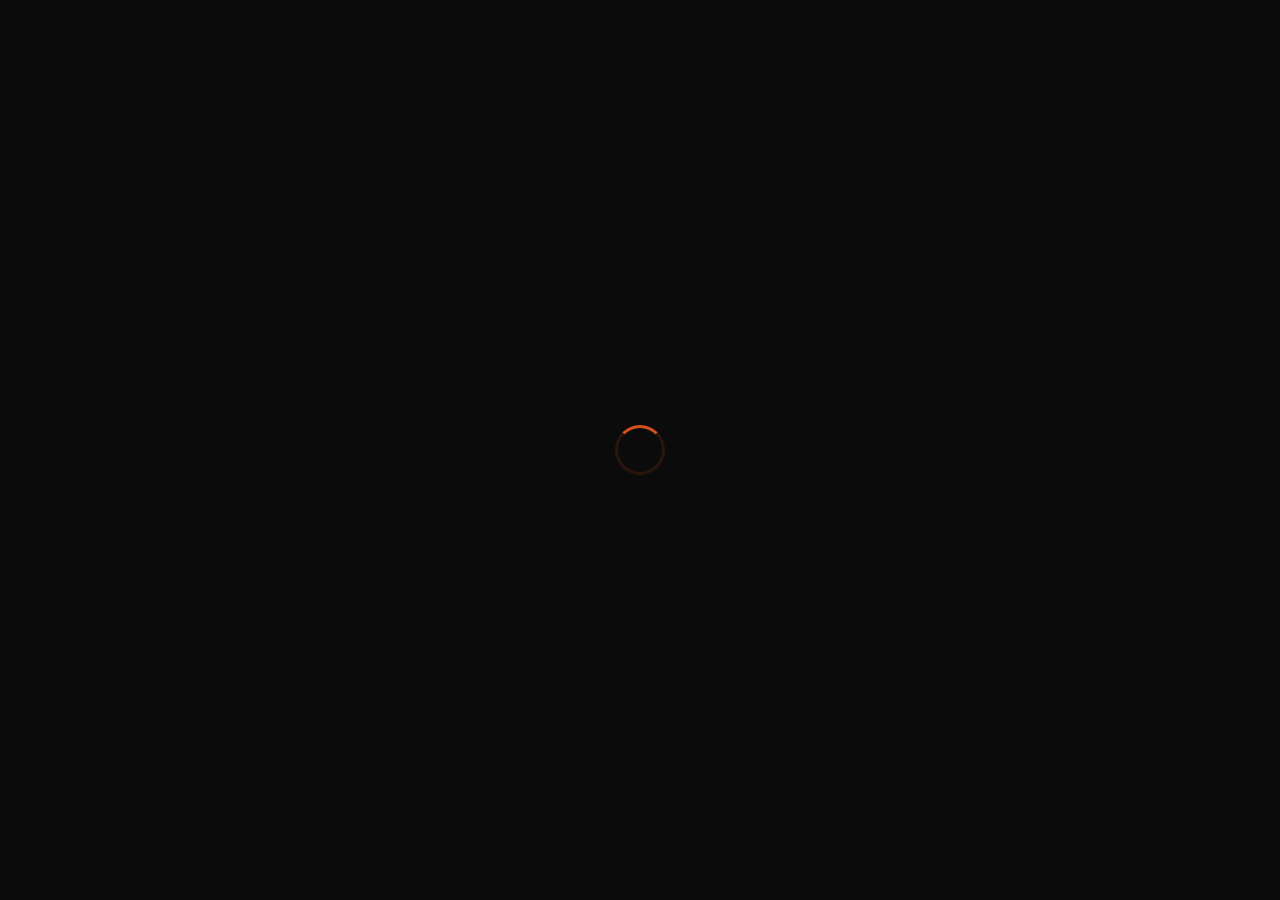
==== commit 1c41d07e: "Add files via upload" ====
--- a/index.html
+++ b/index.html
@@ -14,93 +14,9 @@
 <div class="scroll-progress" id="scrollProgress"></div>
 <div class="preloader"><div class="preloader-spinner"></div></div>
 
-<header class="hdr" id="hdr">
-<div class="burger-menu" id="burgerMenu" onclick="toggleMobileMenu()">
-    <span></span>
-    <span></span>
-    <span></span>
-</div>
-</header>
+<header class="hdr" id="hdr"></header>
 
-<section class="hero">
-<div class="hero-bg"></div>
-<div class="hero-ov"></div>
-<div class="hero-c">
-<div class="hero-tag">ЛИДЕР МЕТАЛЛУРГИЧЕСКОЙ ОТРАСЛИ СНГ</div>
-<h1>Белорусский металлургический <span>завод</span></h1>
-<p class="hero-desc">Крупнейший производитель стального проката и метизной продукции в Республике Беларусь. Более 40 лет надёжности и качества.</p>
-<div class="hero-btns">
-<a class="btn btn-p" href="catalog.html">Продукция</a>
-<a class="btn btn-o" href="about.html">О заводе</a>
-</div>
-</div>
-<div class="scroll-hint">Прокрутите вниз</div>
-</section>
-
-<section class="sec">
-<div class="container">
-<div class="stats reveal">
-<div class="stat"><div class="stat-n">40+</div><div class="stat-l">Лет на рынке</div></div>
-<div class="stat"><div class="stat-n">2,3 млн</div><div class="stat-l">Тонн стали в год</div></div>
-<div class="stat"><div class="stat-n">12 000</div><div class="stat-l">Сотрудников</div></div>
-<div class="stat"><div class="stat-n">70+</div><div class="stat-l">Стран-партнёров</div></div>
-</div>
-</div>
-</section>
-
-<section class="sec sec-alt">
-<div class="container">
-<div class="live-counter reveal">
-<div class="counter-header">
-<div class="live-dot"></div>
-<span>Производство в реальном времени</span>
-</div>
-<div class="counter-grid">
-<div class="counter-item">
-<div class="counter-value" id="counterSteel">0</div>
-<div class="counter-label">Тонн стали с 2026 года</div>
-</div>
-<div class="counter-item">
-<div class="counter-value" id="counterRebar">0</div>
-<div class="counter-label">Метров арматуры</div>
-</div>
-<div class="counter-item">
-<div class="counter-value" id="counterExport">0</div>
-<div class="counter-label">Тонн на экспорт</div>
-</div>
-<div class="counter-item">
-<div class="counter-value" id="counterCountries">0</div>
-<div class="counter-label">Стран-партнёров</div>
-</div>
-</div>
-</div>
-</div>
-</section>
-
-<section class="sec">
-<div class="container">
-<div class="sec-title reveal">
-<h2>Последние <span>новости</span></h2>
-<div class="line"></div>
-<p>Актуальные события и достижения предприятия</p>
-</div>
-<div class="news-grid">
-<div class="news-card reveal" onclick="openNewsModal(1)">
-<div class="news-img" style="background:linear-gradient(135deg,#2a1a10,#1a0a05)"><div class="news-date">02.10.2026</div></div>
-<div class="news-body"><div class="news-cat">Производство</div><h3>БМЗ нарастил выпуск арматуры на 8% в третьем квартале</h3><p>Объём производства стальной арматуры превысил плановые показатели.</p><div class="news-read">Читать далее →</div></div>
-</div>
-<div class="news-card reveal" onclick="openNewsModal(2)">
-<div class="news-img" style="background:linear-gradient(135deg,#0a1a2a,#050a15)"><div class="news-date">28.09.2026</div></div>
-<div class="news-body"><div class="news-cat">Экспорт</div><h3>Новый контракт на поставку метизов в Юго-Восточную Азию</h3><p>Подписан долгосрочный договор на поставку стальных канатов и проволоки.</p><div class="news-read">Читать далее →</div></div>
-</div>
-<div class="news-card reveal" onclick="openNewsModal(3)">
-<div class="news-img" style="background:linear-gradient(135deg,#1a2a1a,#0a150a)"><div class="news-date">19.09.2026</div></div>
-<div class="news-body"><div class="news-cat">Модернизация</div><h3>Запуск новой линии термической обработки проволоки</h3><p>Инвестиции в новое оборудование позволили расширить сортамент.</p><div class="news-read">Читать далее →</div></div>
-</div>
-</div>
-<div style="text-align:center;margin-top:36px"><a class="btn btn-o btn-sm" href="news.html">Все новости</a></div>
-</div>
-</section>
+<main id="app"></main>
 
 <div class="news-modal" id="newsModal" onclick="if(event.target===this)closeNewsModal()">
 <div class="news-modal-content">
--- a/css/main.css
+++ b/css/main.css
@@ -21,8 +21,7 @@
 @keyframes spin{to{transform:rotate(360deg)}}
 
 /* HEADER */
-.hdr{position:fixed;top:0;left:0;right:0;z-index:1000;background:rgba(11,11,11,.92);backdrop-filter:blur(18px);-webkit-backdrop-filter:blur(18px);border-bottom:1px solid var(--brd);transition:background .3s,border-color .3s}
-.hdr.solid{background:rgba(11,11,11,.98);border-bottom-color:rgba(212,81,30,.25)}
+.hdr{position:fixed;top:0;left:0;right:0;z-index:1000;background:rgba(11,11,11,.98);border-bottom:2px solid var(--pr);backdrop-filter:blur(10px)}
 .hdr-in{display:flex;align-items:center;justify-content:space-between;height:64px;max-width:var(--max);margin:0 auto;padding:0 24px;gap:16px}
 .logo{display:flex;align-items:center;gap:12px;font-weight:700;font-size:1.15rem;color:var(--wh);cursor:pointer;flex-shrink:0}
 .logo-svg{width:48px;height:48px;object-fit:contain}
@@ -42,6 +41,13 @@
 .nav-dropdown a{display:block;padding:12px 18px;color:var(--tx);font-size:.88rem;border-bottom:1px solid var(--brd2);transition:all .15s}
 .nav-dropdown a:hover{background:rgba(212,81,30,.1);color:var(--pr);padding-left:22px}
 .nav-dropdown a:last-child{border-bottom:none}
+
+/* BURGER MENU */
+.burger-menu{display:none;flex-direction:column;gap:5px;cursor:pointer;padding:8px;z-index:1001}
+.burger-menu span{width:24px;height:2px;background:var(--wh);transition:.3s}
+.burger-menu.active span:nth-child(1){transform:rotate(45deg) translate(5px,5px)}
+.burger-menu.active span:nth-child(2){opacity:0}
+.burger-menu.active span:nth-child(3){transform:rotate(-45deg) translate(5px,-5px)}
 
 /* HEADER ACTIONS */
 .hdr-acts{display:flex;align-items:center;gap:6px;flex-shrink:0}
@@ -369,13 +375,6 @@
 .carousel-btn:hover{background:var(--pr);border-color:var(--pr);transform:scale(1.1)}
 .carousel-btn svg{width:20px;height:20px}
 
-@media(max-width:768px){
-.award-card{min-width:260px;max-width:260px;padding:24px 20px}
-}
-@media(max-width:480px){
-.award-card{min-width:240px;max-width:240px}
-}
-
 /* BACK TO TOP */
 .back-top{position:fixed;bottom:30px;right:30px;width:46px;height:46px;background:var(--pr);border-radius:50%;display:flex;align-items:center;justify-content:center;cursor:pointer;opacity:0;visibility:hidden;transition:all .3s;z-index:999;border:none;color:var(--wh);box-shadow:0 4px 15px rgba(212,81,30,.4)}
 .back-top.visible{opacity:1;visibility:visible}
@@ -396,77 +395,234 @@
 .leaflet-control-zoom a:hover{background:var(--bg4)!important}
 .leaflet-routing-container{background:var(--bg3)!important;color:var(--tx)!important;border:1px solid var(--brd)!important;border-radius:8px!important;max-height:200px;overflow-y:auto!important;font-family:inherit!important}
 
-/* RESPONSIVE */
+/* ===== АДАПТИВНОСТЬ ===== */
+
+/* Планшеты (до 1024px) */
 @media(max-width:1024px){
-.nav-link{padding:6px 10px;font-size:.8rem}
-.stats{grid-template-columns:repeat(2,1fr)}
-.stat{border-bottom:1px solid var(--brd)}
-.stat:nth-child(2){border-right:none}
-.news-grid{grid-template-columns:1fr 1fr}
-.about-cols{grid-template-columns:1fr}
-.contact-grid{grid-template-columns:1fr}
-.ftr-grid{grid-template-columns:1fr 1fr}
-.tl::before{left:16px}
-.tl-item{width:100%!important;left:0!important;padding-left:44px!important;text-align:left!important}
-.tl-item::before{left:10px!important;right:auto!important}
-.tl-item:nth-child(odd) .tl-box{border-right:none;border-left:3px solid var(--pr)}
+    .nav-link{padding:6px 10px;font-size:.8rem}
+    .stats{grid-template-columns:repeat(2,1fr)}
+    .stat{border-bottom:1px solid var(--brd)}
+    .stat:nth-child(2){border-right:none}
+    .news-grid{grid-template-columns:1fr 1fr}
+    .about-cols{grid-template-columns:1fr}
+    .contact-grid{grid-template-columns:1fr}
+    .ftr-grid{grid-template-columns:1fr 1fr}
+    .tl::before{left:16px}
+    .tl-item{width:100%!important;left:0!important;padding-left:44px!important;text-align:left!important}
+    .tl-item::before{left:10px!important;right:auto!important}
+    .tl-item:nth-child(odd) .tl-box{border-right:none;border-left:3px solid var(--pr)}
+    .counter-grid{grid-template-columns:repeat(2,1fr)}
+    .counter-value{font-size:2.2rem}
+    .prod-grid{grid-template-columns:repeat(2,1fr)}
+    .info-blocks{grid-template-columns:1fr 1fr}
+    .map-stats{grid-template-columns:repeat(3,1fr)}
+    .award-card{min-width:260px;max-width:260px}
 }
+
+/* Большие телефоны (до 768px) */
 @media(max-width:768px){
-.counter-value{font-size:2rem}
-.live-counter{padding:24px}
-.production-cycle{flex-direction:column;gap:10px}
-.cycle-line{width:2px;height:30px}
-.map-stats{grid-template-columns:1fr}
-.award-card{min-width:260px}
-.plant-svg{font-size:10px}
+    .hdr-in{height:56px;padding:0 12px;gap:8px}
+    .logo-text{font-size:.9rem}
+    .logo-svg{width:38px;height:38px}
+    
+    /* Скрываем навигацию */
+    .nav-bar{
+        display:none;
+        position:absolute;
+        top:56px;
+        left:0;
+        right:0;
+        bottom:0;
+        background:rgba(11,11,11,.98);
+        z-index:999;
+        padding:20px;
+        overflow-y:auto;
+        flex-direction:column;
+        align-items:flex-start;
+    }
+    .nav-bar.mobile-open{display:flex}
+    .nav-bar.mobile-open .nav-item{width:100%}
+    .nav-bar.mobile-open .nav-link{
+        padding:16px 20px;
+        font-size:1rem;
+        border-bottom:1px solid var(--brd2);
+        width:100%;
+    }
+    .nav-bar.mobile-open .nav-dropdown{
+        position:static;
+        opacity:1;
+        visibility:visible;
+        transform:none;
+        box-shadow:none;
+        border:none;
+        background:var(--bg2);
+        margin-top:8px;
+    }
+    .nav-bar.mobile-open .nav-dropdown a{
+        padding:12px 20px 12px 40px;
+    }
+    
+    /* Показываем бургер-меню */
+    .burger-menu{display:flex}
+    
+    /* Скрываем поиск на мобильных */
+    .search-wrap{display:none}
+    
+    .hero-c{padding:80px 16px 40px}
+    .hero h1{font-size:1.8rem}
+    .hero-desc{font-size:.95rem}
+    .hero-btns{flex-direction:column}
+    .hero-btns .btn{justify-content:center}
+    
+    .sec{padding:50px 0}
+    .sec-title h2{font-size:1.6rem}
+    .sec-title p{font-size:.9rem}
+    
+    .stats{grid-template-columns:1fr 1fr}
+    .stat{padding:20px 16px}
+    .stat-n{font-size:1.8rem}
+    .stat-l{font-size:.75rem}
+    
+    .counter-grid{grid-template-columns:1fr 1fr}
+    .counter-value{font-size:1.8rem}
+    .counter-label{font-size:.75rem}
+    .live-counter{padding:24px 16px}
+    
+    .news-grid{grid-template-columns:1fr}
+    .prod-grid{grid-template-columns:1fr}
+    .info-blocks{grid-template-columns:1fr}
+    .vac-grid{grid-template-columns:1fr}
+    .gallery-grid{grid-template-columns:1fr 1fr}
+    .newspaper-grid{grid-template-columns:1fr}
+    
+    .ftr-grid{grid-template-columns:1fr}
+    .ftr-col{margin-bottom:20px}
+    
+    .production-cycle{flex-direction:column;gap:10px}
+    .cycle-line{width:2px;height:30px}
+    .cycle-step{min-width:100%;max-width:100%}
+    
+    .map-stats{grid-template-columns:1fr}
+    .map-stat{padding:16px}
+    
+    .press-item{flex-direction:column;gap:12px}
+    .press-item-date{width:auto;text-align:left}
+    
+    .contact-grid{grid-template-columns:1fr}
+    .map-wrap{height:300px}
+    .c-form{padding:20px}
+    
+    .about-hero{height:250px}
+    .about-hero .big{font-size:5rem}
+    
+    .news-modal-body{padding:20px}
+    .news-modal-body h2{font-size:1.3rem}
+    .news-modal-img{height:200px}
+    
+    .back-top{bottom:20px;right:20px;width:40px;height:40px}
+    
+    .page-hero{padding:90px 0 30px}
+    .page-hero h1{font-size:1.6rem}
+    .page-hero p{font-size:.9rem}
+    
+    .catalog-filters{flex-wrap:wrap}
+    .catalog-filter{padding:8px 16px;font-size:.8rem}
 }
-@media(max-width:640px){
-.hdr-in{height:56px;padding:0 14px;gap:10px}
-.logo-text{font-size:.95rem}
-.logo-svg{width:40px;height:40px}
-.nav-link{padding:5px 8px;font-size:.76rem}
-.search-dropdown{width:calc(100vw - 28px);right:-14px}
-.hero-c{padding:100px 16px 60px}
-.hero h1{font-size:2rem}
-.hero-desc{font-size:1rem}
-.stats{grid-template-columns:1fr 1fr}
-.stat-n{font-size:2rem}
-.news-grid,.prod-grid,.info-blocks,.vac-grid,.gallery-grid,.newspaper-grid{grid-template-columns:1fr}
-.ftr-grid{grid-template-columns:1fr}
-.sec{padding:60px 0}
-.press-item{flex-direction:column;gap:12px}
-.about-hero{height:250px}
-.about-hero .big{font-size:5rem}
-.hero-btns{flex-direction:column}
-.hero-btns .btn{justify-content:center}
-.lang-sw{padding:0 10px;font-size:.72rem}
-.hdr-btn{height:32px;width:32px}
-.news-modal-img{height:200px}
-.news-modal-body{padding:22px}
-.news-modal-body h2{font-size:1.3rem}
-.map-wrap{height:320px}
-.nav-dropdown{position:fixed;top:56px;left:0;right:0;min-width:100%;border-radius:0}
-.page-hero{padding:110px 0 40px}
-.back-top{bottom:20px;right:20px;width:40px;height:40px}
-.map-stats{grid-template-columns:1fr}
-.counter-grid{grid-template-columns:1fr 1fr}
+
+/* Средние телефоны (до 480px) */
+@media(max-width:480px){
+    .hdr-in{height:52px;padding:0 10px}
+    .logo-text{font-size:.85rem}
+    .logo-svg{width:34px;height:34px}
+    
+    .hero h1{font-size:1.5rem}
+    .hero-desc{font-size:.9rem}
+    
+    .stat-n{font-size:1.5rem}
+    .stat-l{font-size:.7rem}
+    
+    .counter-value{font-size:1.5rem}
+    .counter-label{font-size:.7rem}
+    
+    .sec-title h2{font-size:1.4rem}
+    
+    .award-card{min-width:240px;max-width:240px;padding:24px 16px}
+    .award-icon{width:48px;height:48px}
+    .award-card h4{font-size:1rem}
+    .award-card p{font-size:.85rem}
+    
+    .gallery-grid{grid-template-columns:1fr}
+    
+    .cycle-step{padding:16px 12px}
+    .cycle-step .step-icon{width:40px;height:40px}
+    .cycle-step h4{font-size:.85rem}
+    
+    .map-wrap{height:250px}
+    
+    .c-form{padding:16px}
+    .fg input,.fg textarea,.fg select{padding:10px 12px;font-size:.85rem}
+    
+    .news-card{border-radius:6px}
+    .news-img{height:160px}
+    .news-body{padding:16px}
+    .news-body h3{font-size:1rem}
+    
+    .prod-card{border-radius:6px}
+    .prod-img{height:150px}
+    .prod-card-body{padding:16px}
+    
+    .info-block{padding:20px 16px}
+    .info-block h3{font-size:1.1rem}
+    
+    .vac{padding:20px 16px}
+    .vac h4{font-size:1.05rem}
+    
+    .tl-box{padding:14px}
+    .tl-yr{font-size:1.3rem}
+    
+    .search-dropdown{width:calc(100vw - 20px);right:-10px}
+    .search-inline-wrap input{font-size:.85rem}
 }
-@media(max-width:380px){.stat{padding:20px 12px}.stat-n{font-size:1.6rem}.stat-l{font-size:.7rem}}
-/* Бургер-меню (скрыто на десктопе) */
-.burger-menu{
-    display:none;
-    flex-direction:column;
-    gap:5px;
-    cursor:pointer;
-    padding:8px;
-    z-index:1001;
+
+/* Маленькие телефоны (до 360px) */
+@media(max-width:360px){
+    .hero h1{font-size:1.3rem}
+    .hero-desc{font-size:.85rem}
+    
+    .stat-n{font-size:1.3rem}
+    .stat{padding:16px 12px}
+    
+    .counter-value{font-size:1.3rem}
+    .counter-grid{grid-template-columns:1fr}
+    
+    .sec-title h2{font-size:1.2rem}
+    
+    .award-card{min-width:220px;max-width:220px}
+    
+    .cycle-step .step-icon{width:36px;height:36px}
+    
+    .nav-bar.mobile-open .nav-link{font-size:.9rem;padding:14px 16px}
 }
-.burger-menu span{
-    width:24px;
-    height:2px;
-    background:var(--wh);
-    transition:.3s;
+
+/* Очень маленькие экраны (до 320px) */
+@media(max-width:320px){
+    .hero h1{font-size:1.2rem}
+    .stat-n{font-size:1.2rem}
+    .counter-value{font-size:1.2rem}
+    .sec-title h2{font-size:1.1rem}
 }
-.burger-menu.active span:nth-child(1){transform:rotate(45deg) translate(5px,5px)}
-.burger-menu.active span:nth-child(2){opacity:0}
-.burger-menu.active span:nth-child(3){transform:rotate(-45deg) translate(5px,-5px)}+
+/* Горизонтальная ориентация телефона */
+@media(max-height:500px) and (orientation:landscape){
+    .hero{min-height:auto;padding:60px 0}
+    .hero-c{padding:60px 16px 30px}
+    .nav-bar.mobile-open{max-height:80vh}
+}
+
+/* Тач-устройства */
+@media(hover:none){
+    .nav-link:hover{background:transparent}
+    .nav-link:active{background:rgba(212,81,30,.1)}
+    .btn:active{transform:scale(.95)}
+    .prod-card:active,.news-card:active{transform:scale(.98)}
+}
